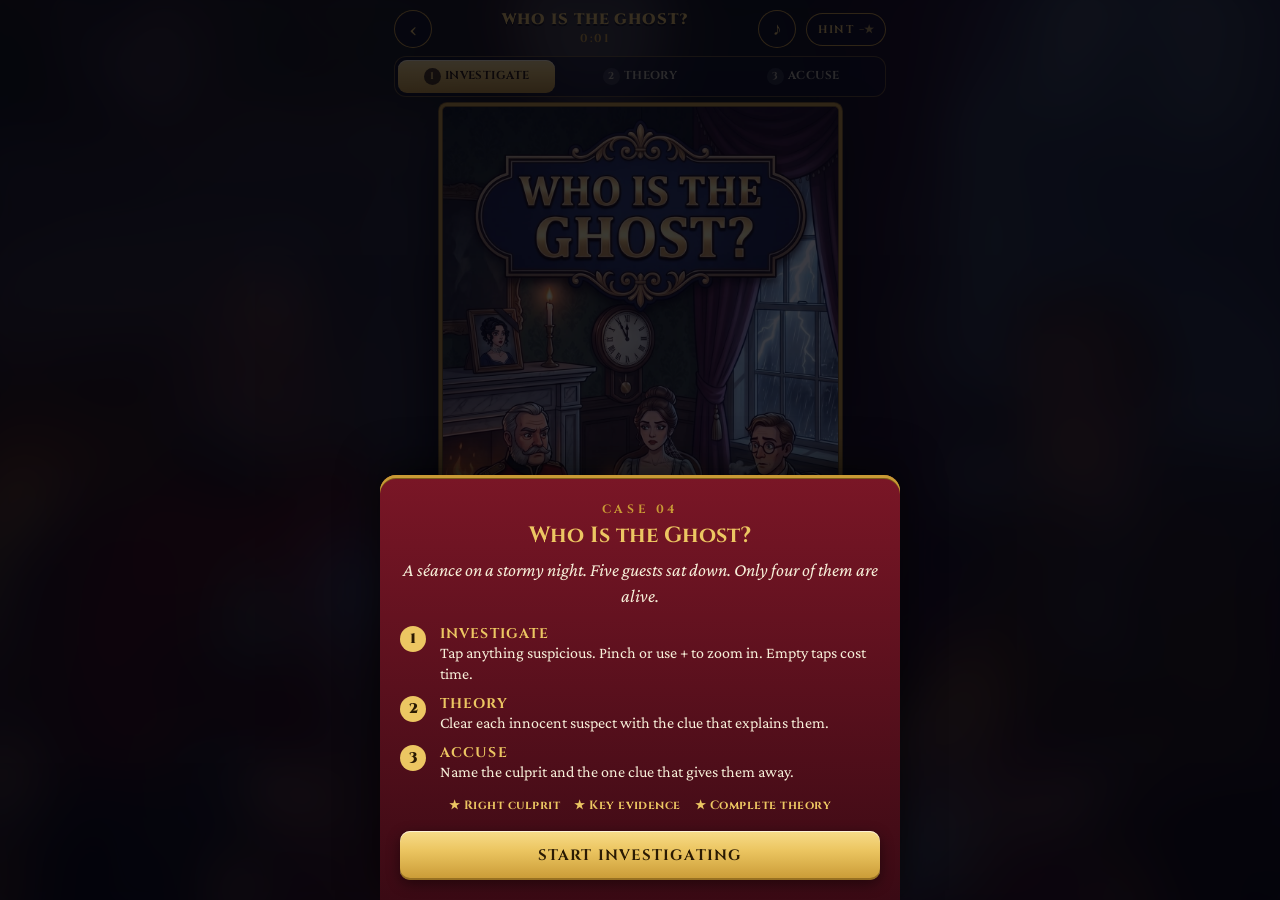
==== play/index.html @ f2d77762 "Update Looped Mysteries answers page and game Co-Authored-By: Claude Opus 5.5 <noreply@anthropic.com" ====
<!doctype html>
<html lang="en">
  <head>
    <meta charset="UTF-8" />
    <meta name="viewport" content="width=device-width, initial-scale=1, viewport-fit=cover, user-scalable=no" />
    <meta name="theme-color" content="#090b1c" />
    <title>Looped Mysteries</title>
    <link rel="preconnect" href="https://fonts.googleapis.com" />
    <link rel="preconnect" href="https://fonts.gstatic.com" crossorigin />
    <link
      href="https://fonts.googleapis.com/css2?family=Cinzel:wght@600;700;900&family=Crimson+Pro:ital,wght@0,400;0,500;0,600;0,700;1,500&display=swap"
      rel="stylesheet"
    />
    <script type="module" crossorigin src="./assets/index-Cv71GtyS.js"></script>
    <link rel="stylesheet" crossorigin href="./assets/index-DZ-gpsk0.css">
  </head>
  <body>
    <div id="backdrop"></div>
    <div id="app"></div>
    <!-- Gumroad's overlay checkout: buy links open a payment window over the game instead of a new tab. -->
    <script src="https://gumroad.com/js/gumroad.js" async></script>
  </body>
</html>
---- play/assets/index-DZ-gpsk0.css ----
:root{--ink: #090b1c;--night: #10163a;--velvet: #7a1626;--velvet-deep: #3a0a14;--gold: #ecc662;--gold-mid: #c99a35;--gold-deep: #7d5a1a;--parchment: #f3e7c8;--parchment-edge: #dcc594;--ink-text: #2c1d0d;--ink-soft: #6b5433;--blood: #b01f2e;--good: #2f8f5b;--text: #f6eed8;--muted: #b9b39a;--display: "Cinzel", Georgia, serif;--body: "Crimson Pro", Georgia, serif;--frame: 0 0 0 1px var(--gold-deep), 0 0 0 4px var(--gold-mid), 0 0 0 5px var(--gold-deep)}*{box-sizing:border-box;-webkit-tap-highlight-color:transparent}html,body{margin:0;height:100%;background:var(--ink);color:var(--text);font-family:var(--body);font-size:17px;overscroll-behavior:none}#backdrop{position:fixed;inset:-40px;background:radial-gradient(90% 60% at 50% 0%,#26306e 0%,var(--ink) 75%);background-size:cover;background-position:center;z-index:0}#backdrop.scene{filter:blur(28px) brightness(.32) saturate(1.2)}#app{position:relative;z-index:1;height:100dvh;max-width:520px;margin:0 auto;display:flex;flex-direction:column}button{font:inherit;color:inherit;cursor:pointer;border:0;background:none;padding:0}.btn{position:relative;padding:14px 20px;border-radius:10px;background:linear-gradient(180deg,#f7dc8a 0%,var(--gold) 38%,var(--gold-mid) 100%);box-shadow:inset 0 1px #ffffffa6,inset 0 -2px #5a3c0a73,0 4px 14px #00000073;color:#2a1a03;font-family:var(--display);font-weight:700;font-size:15px;letter-spacing:.08em;text-transform:uppercase;transition:transform .08s}.btn:active:not(:disabled){transform:translateY(2px)}.btn:disabled{filter:grayscale(.7) brightness(.6);cursor:default}.btn.ghost{background:#090b1c8c;box-shadow:inset 0 0 0 1px var(--gold-mid);color:var(--gold)}.btn.small{padding:8px 12px;font-size:11px;border-radius:8px}.btn.wide{width:100%}.crop{background-repeat:no-repeat;background-color:var(--night)}.portrait{position:relative;width:100%;aspect-ratio:1 / 1.15;border-radius:6px;box-shadow:var(--frame),0 6px 14px #00000080}.home{flex:1;overflow-y:auto;padding:30px 18px 34px}.brand{text-align:center;margin-bottom:26px}.brand .kicker{font-family:var(--display);font-size:12px;letter-spacing:.5em;color:var(--gold-mid);padding-left:.5em}.brand h1{margin:2px 0 0;font-family:var(--display);font-weight:900;font-size:40px;line-height:1.05;background:linear-gradient(180deg,#fbe9a8 10%,var(--gold) 50%,var(--gold-mid) 90%);-webkit-background-clip:text;background-clip:text;color:transparent;filter:drop-shadow(0 2px 0 rgba(0,0,0,.6))}.stars{font-size:16px;letter-spacing:3px;color:var(--gold)}.stars .off{color:#fff3}.case-grid{display:grid;grid-template-columns:1fr 1fr;gap:26px 18px;align-items:start}.case-card{display:block;width:100%;text-align:left}.case-card .art{aspect-ratio:4 / 5;margin-bottom:12px;border-radius:6px;background-size:cover;background-position:top center;box-shadow:var(--frame),0 12px 26px #0000008c;transition:transform .12s}.case-card:active .art{transform:scale(.97)}.case-no{font-family:var(--display);font-weight:700;font-size:11px;letter-spacing:.24em;color:var(--gold-mid)}.case-title{margin:3px 0 5px;font-family:var(--display);font-weight:700;font-size:15px;line-height:1.2;color:var(--text)}.case-status{font-style:italic;font-size:15px;color:var(--muted)}.case-card.locked .art{filter:grayscale(1) brightness(.45);box-shadow:0 0 0 1px var(--gold-deep),0 12px 26px #0000008c}.case-card.locked .case-no,.case-card.locked .case-title{opacity:.6}.home-note{margin:30px 0 0;text-align:center;font-style:italic;font-size:15px;color:var(--muted)}.home-count{margin:-14px 0 24px;text-align:center;font-style:italic;font-size:16px;color:var(--muted)}.home-note a,.reveal .home-note a{color:var(--gold)}.topbar{display:flex;align-items:center;gap:10px;padding:10px 14px 6px}.topbar .back{flex:none;width:38px;height:38px;border-radius:50%;background:#090b1c99;box-shadow:inset 0 0 0 1px var(--gold-mid);color:var(--gold);font-size:22px;line-height:1}.heading{flex:1;min-width:0}.case-name{text-align:center;text-wrap:balance;font-family:var(--display);font-weight:900;font-size:15px;line-height:1.1;letter-spacing:.06em;text-transform:uppercase;color:var(--gold);text-shadow:0 2px 0 rgba(0,0,0,.6)}.case-name small{display:block;margin-top:2px;font-size:11px;letter-spacing:.12em;color:var(--gold-mid)}.icon-btn{flex:none;width:38px;height:38px;border-radius:50%;background:#090b1c99;box-shadow:inset 0 0 0 1px var(--gold-mid);font-size:18px;color:var(--gold)}.icon-btn.off{opacity:.45;text-decoration:line-through}.hint-btn{flex:none;min-width:38px;padding:9px 12px;border-radius:999px;background:#090b1c99;box-shadow:inset 0 0 0 1px var(--gold-mid);font-family:var(--display);font-weight:700;font-size:11px;letter-spacing:.14em;color:var(--gold)}.hint-btn span{letter-spacing:0;opacity:.75}.hint-btn[hidden]{display:none}.tabs{display:flex;gap:6px;margin:2px 14px 4px;padding:4px;border-radius:12px;background:#090b1c8c;box-shadow:inset 0 0 0 1px #c99a3573}.tab{flex:1;padding:8px 2px;border-radius:9px;white-space:nowrap;font-family:var(--display);font-weight:700;font-size:11.5px;letter-spacing:.04em;text-transform:uppercase;color:var(--muted)}.tab b{display:inline-block;width:17px;height:17px;margin-right:4px;border-radius:50%;background:#ffffff1f;font-size:10px;line-height:17px;letter-spacing:0}.tab.active{background:linear-gradient(180deg,#f7dc8a 0%,var(--gold) 38%,var(--gold-mid) 100%);box-shadow:inset 0 1px #fff9;color:#2a1a03}.tab.active b{background:#2a1a03d9;color:var(--gold)}.case-body,.view{flex:1;min-height:0;display:flex;flex-direction:column}.view[hidden]{display:none}.list-view{overflow-y:auto;padding:10px 14px calc(18px + env(safe-area-inset-bottom));gap:10px}.view-title{margin:6px 0 0;text-align:center;font-family:var(--display);font-weight:700;font-size:19px;color:var(--gold)}.view-sub{margin:0 0 4px;text-align:center;font-style:italic;font-size:16px;line-height:1.3;color:var(--muted)}.stage{position:relative;flex:1;min-height:0;margin:6px 14px;display:flex;align-items:center;justify-content:center}.poster-wrap{position:relative}.poster{position:relative;overflow:hidden;border-radius:4px;box-shadow:var(--frame),0 16px 44px #000000b3;touch-action:none;user-select:none;-webkit-user-select:none;cursor:crosshair}.poster.zoomed{cursor:grab}.layer{position:absolute;inset:0;transform-origin:0 0}.layer.animate{transition:transform .45s cubic-bezier(.2,.8,.2,1)}.poster img{display:block;width:100%;height:100%;pointer-events:none;-webkit-user-drag:none}.zoom-bar{position:absolute;right:8px;bottom:8px;display:flex;flex-direction:column;gap:6px}.zoom-btn{width:36px;height:36px;border-radius:50%;background:#090b1cc7;box-shadow:inset 0 0 0 1px var(--gold-mid),0 3px 10px #00000080;color:var(--gold);font-size:22px;line-height:1}.zoom-btn:disabled{opacity:.35}.spark{position:absolute;width:calc(9px * var(--inv, 1));height:calc(9px * var(--inv, 1));margin:calc(-4.5px * var(--inv, 1)) 0 0 calc(-4.5px * var(--inv, 1));border-radius:50%;background:radial-gradient(circle,#fff 0%,var(--gold) 55%,transparent 70%);box-shadow:0 0 10px var(--gold);animation:spark .65s ease-out forwards;pointer-events:none}.found-mark{position:absolute;aspect-ratio:1;transform:translate(-50%,-50%);border-radius:50%;border:calc(2px * var(--inv, 1)) solid var(--gold);box-shadow:0 0 10px #ecc662cc,inset 0 0 8px #ecc66266;animation:pop-centered .35s cubic-bezier(.3,1.6,.6,1);pointer-events:none}.ripple{position:absolute;width:calc(46px * var(--inv, 1));height:calc(46px * var(--inv, 1));margin:calc(-23px * var(--inv, 1)) 0 0 calc(-23px * var(--inv, 1));border-radius:50%;border:calc(2px * var(--inv, 1)) solid rgba(255,255,255,.75);animation:ripple .45s ease-out forwards;pointer-events:none}.float{position:absolute;transform:translate(-50%,-100%) scale(var(--inv, 1));font-family:var(--display);font-weight:700;font-size:14px;color:#ffb3ba;text-shadow:0 1px 3px #000,0 0 8px #000;animation:float-up .8s ease-out forwards;pointer-events:none}.name-tag{position:absolute;transform:translate(-50%,-50%) scale(var(--inv, 1));padding:4px 10px;border-radius:999px;background:#090b1cd9;box-shadow:inset 0 0 0 1px var(--gold-mid);white-space:nowrap;font-weight:600;font-size:15px;color:var(--text);animation:fade-in .2s ease-out;pointer-events:none}.name-tag b{font-family:var(--display);color:var(--gold)}.debug-spot{position:absolute;border-radius:50%;aspect-ratio:1;border:2px dashed #3cf;background:#33ccff26;transform:translate(-50%,-50%);pointer-events:none}.debug-spot.person{border-color:#f6c;background:#ff66cc14}.debug-spot span{position:absolute;left:50%;top:50%;transform:translate(-50%,-50%);font:700 10px/1 system-ui,sans-serif;color:#fff;text-shadow:0 0 3px #000,0 0 3px #000}.hint-pulse{position:absolute;aspect-ratio:1;transform:translate(-50%,-50%);border-radius:50%;border:calc(3px * var(--inv, 1)) solid var(--gold);box-shadow:0 0 22px var(--gold),inset 0 0 14px var(--gold);animation:hint-ring .9s ease-in-out 4 forwards;pointer-events:none}.paper{background:linear-gradient(180deg,var(--parchment) 0%,#ead9b0 100%);box-shadow:inset 0 0 0 1px var(--parchment-edge),inset 0 0 24px #8c642847,0 8px 22px #00000080;color:var(--ink-text);border-radius:6px}.dock{display:flex;align-items:center;gap:10px;margin:4px 14px calc(12px + env(safe-area-inset-bottom));padding:8px 10px}.counter{flex:none;text-align:center;line-height:1;font-family:var(--display);font-weight:700;color:var(--velvet)}.counter small{display:block;margin-bottom:3px;font-size:9px;letter-spacing:.18em;color:var(--ink-soft)}.counter b{font-size:22px}.counter span{font-size:13px;color:var(--ink-soft)}.strip{flex:1;min-width:0;display:flex;gap:6px;overflow-x:auto;scrollbar-width:none;padding:3px 2px}.strip::-webkit-scrollbar{display:none}.thumb{flex:none;width:40px;aspect-ratio:1;border-radius:5px;box-shadow:0 0 0 2px var(--gold-mid),0 0 0 3px var(--gold-deep);cursor:pointer}.thumb.new{animation:pop .4s cubic-bezier(.3,1.6,.6,1)}.thumb.empty{display:grid;place-items:center;background:#7d5a1a1f;box-shadow:inset 0 0 0 1.5px #7d5a1a73;font-family:var(--display);font-weight:700;font-size:15px;color:#6b543399;cursor:default}.evidence{position:absolute;left:4px;right:4px;bottom:4px;z-index:3;display:flex;align-items:center;gap:14px;padding:12px 14px;text-align:left;animation:rise .25s ease-out;cursor:pointer}.evidence .thumb,.proof .thumb{width:76px;border-radius:6px}.evidence-kicker{font-family:var(--display);font-weight:700;font-size:10px;letter-spacing:.16em;text-transform:uppercase;color:var(--gold-deep)}.evidence-name{margin:2px 0 3px;font-family:var(--display);font-weight:700;font-size:17px;line-height:1.15;color:var(--velvet)}.evidence-note{font-size:16.5px;line-height:1.25}.toast{position:absolute;left:50%;top:12px;z-index:3;transform:translate(-50%);padding:8px 14px;border-radius:999px;background:#090b1ce6;box-shadow:inset 0 0 0 1px var(--gold-mid);white-space:nowrap;font-size:15px;color:var(--gold);animation:fade-in .2s ease-out;pointer-events:none}.suspect-row{display:flex;gap:12px;padding:10px 12px;align-items:flex-start}.suspect-row .who{flex:none;width:58px}.suspect-row.suspicious{box-shadow:inset 0 0 0 2px var(--blood),inset 0 0 24px #b01f2e2e,0 8px 22px #00000080}.suspect-row.cleared .who{filter:grayscale(.8) brightness(.85)}.suspect-main{flex:1;min-width:0}.suspect-name{font-family:var(--display);font-weight:700;font-size:16px;color:var(--ink-text)}.ruled-out{font-style:italic;font-size:14.5px;color:var(--good)}.marks{display:flex;gap:6px;margin:7px 0 6px}.mark{flex:1;padding:6px 4px;border-radius:7px;box-shadow:inset 0 0 0 1.5px var(--parchment-edge);background:#fff6;font-family:var(--display);font-weight:700;font-size:11px;letter-spacing:.08em;text-transform:uppercase;color:var(--ink-soft)}.mark.suspicious.on{background:var(--blood);box-shadow:none;color:#fff}.mark.cleared.on{background:var(--good);box-shadow:none;color:#fff}.chips{display:flex;flex-wrap:wrap;gap:5px}.chip{padding:3px 9px;border-radius:999px;background:#7a16261a;box-shadow:inset 0 0 0 1px #7a162659;font-size:14.5px;font-weight:600;color:var(--velvet)}.chip span{margin-left:3px;opacity:.6}.chip.add{background:none;box-shadow:inset 0 0 0 1px dashed;border:1px dashed rgba(107,84,51,.6);color:var(--ink-soft)}.innocent{margin:3px 0 0;font-size:16px;line-height:1.3}.step-label{margin-top:6px;font-family:var(--display);font-weight:700;font-size:12px;letter-spacing:.18em;text-transform:uppercase;color:var(--gold-mid)}.lineup{display:grid;grid-template-columns:repeat(5,1fr);gap:8px}.pick{position:relative;padding:4px 3px 6px;border-radius:8px;text-align:center;transition:transform .1s}.pick .portrait{box-shadow:0 0 0 2px var(--gold-mid),0 0 0 3px var(--gold-deep),0 4px 10px #00000080}.pick.on{background:#ecc6622e;box-shadow:inset 0 0 0 2px var(--gold);transform:translateY(-3px)}.pick.on .portrait{box-shadow:0 0 0 2px var(--gold),0 0 16px var(--gold)}.pick.out{opacity:.35;filter:grayscale(1)}.pick-name{margin-top:6px;font-size:13px;font-weight:600;line-height:1.05;color:var(--text)}.badge{position:absolute;top:-2px;right:-2px;width:20px;height:20px;border-radius:50%;font-size:12px;font-weight:700;line-height:20px;color:#fff;box-shadow:0 0 0 2px var(--ink)}.badge.suspicious{background:var(--blood)}.badge.cleared{background:var(--good)}.portrait .letter{position:absolute;left:3px;bottom:2px;font-family:var(--display);font-weight:900;font-size:14px;color:#fff;text-shadow:0 1px 3px #000,0 0 6px #000}.clue-list{display:grid;gap:7px}.clue-row{display:flex;align-items:center;gap:12px;padding:7px 10px;border-radius:7px;text-align:left;font-size:15.5px;line-height:1.2}.clue-row:not(.paper){background:#ffffff73;box-shadow:inset 0 0 0 1px var(--parchment-edge);color:var(--ink-text)}.clue-row b{display:block;font-family:var(--display);font-size:14px;color:var(--velvet)}.clue-row .thumb{width:46px}.clue-row.on{box-shadow:inset 0 0 0 3px var(--gold-mid),0 0 14px #ecc66299;background:linear-gradient(180deg,#fff6d8,#f2dd9f)}.clue-grid{display:grid;grid-template-columns:repeat(4,1fr);gap:10px 8px}.clue-tile{position:relative;text-align:center;font-size:14px;font-weight:600;line-height:1.1;color:var(--text)}.clue-tile .thumb{width:100%;margin-bottom:5px}.clue-tile.on .thumb{transform:translateY(-3px);box-shadow:0 0 0 3px var(--gold),0 0 22px 3px var(--gold)}.clue-tile.on{color:var(--gold)}.clue-tile.on:after{content:"✓";position:absolute;top:-6px;right:-4px;width:22px;height:22px;border-radius:50%;background:var(--gold);box-shadow:0 0 0 2px var(--ink);font-size:13px;font-weight:700;line-height:22px;color:#2a1a03}.empty-note{margin:0;padding:12px 14px;text-align:center;font-style:italic}.accuse-btn{position:sticky;bottom:0;margin-top:6px;background:linear-gradient(180deg,#d8434f 0%,var(--blood) 45%,#7a1220 100%);color:#fff3e0}.votes{margin:4px 0 18px;padding:12px 14px;border-radius:10px;background:#090b1c66;box-shadow:inset 0 0 0 1px #c99a3580;text-align:left}.votes-title{text-align:center;font-family:var(--display);font-weight:700;font-size:15px;color:var(--gold)}.votes-sub,.votes-foot{margin:2px 0 8px;text-align:center;font-style:italic;font-size:14px;color:#e7c9b0}.votes-foot{margin:8px 0 0;opacity:.8}.vote-row{display:flex;align-items:center;gap:10px;margin-top:6px}.vote-letter{width:16px;font-family:var(--display);font-size:15px;color:var(--text)}.vote-bar{flex:1;height:14px;border-radius:7px;background:#ffffff1a;overflow:hidden}.vote-fill{width:0;height:100%;border-radius:7px;background:#d9cba8;transition:width .9s cubic-bezier(.2,.8,.2,1)}.vote-row.right .vote-fill{background:linear-gradient(90deg,var(--gold-mid),var(--gold));box-shadow:0 0 10px #ecc66299}.vote-row.right .vote-letter{color:var(--gold)}.vote-pct{width:82px;white-space:nowrap;font-weight:700;font-size:15px}.vote-pct i{margin-left:2px;padding:0 5px;border-radius:4px;background:var(--gold);color:#2a1a03;font-style:normal;font-size:11px;font-family:var(--display)}.reveal{flex:1;overflow-y:auto;display:flex;flex-direction:column;gap:10px;padding:26px 16px calc(28px + env(safe-area-inset-bottom))}.reveal-head{text-align:center}.reveal-head .kicker{font-family:var(--display);font-size:12px;letter-spacing:.4em;color:var(--gold-mid)}.reveal-head h1{margin:4px 0 0;font-family:var(--display);font-weight:900;font-size:24px;line-height:1.15;color:var(--gold)}.reveal-head h2{margin:10px 0 0;font-family:var(--display);font-size:19px}.reveal .caught{width:96px;margin:16px auto 0}.reveal-answer{margin:4px 0;font-size:19px;line-height:1.4;text-align:center}.proof{display:flex;align-items:center;gap:14px;padding:10px 12px}.reveal-stars{margin:10px 0 4px;text-align:center;font-size:26px;letter-spacing:4px;color:var(--gold)}.reveal-stars .off{color:#fff3}.reveal-stars .time{display:block;font-size:15px;letter-spacing:0;color:var(--muted)}.sheet-backdrop{position:fixed;inset:0;z-index:10;display:flex;align-items:flex-end;justify-content:center;background:#04050ec7}.sheet{width:100%;max-width:520px;max-height:90dvh;overflow-y:auto;padding:26px 20px calc(20px + env(safe-area-inset-bottom));border-radius:16px 16px 0 0;background:linear-gradient(180deg,var(--velvet) 0%,var(--velvet-deep) 100%);box-shadow:inset 0 3px 0 var(--gold-mid),inset 0 4px 0 var(--gold-deep),0 -10px 40px #0009;text-align:center;animation:rise .28s ease-out}.stamp{display:inline-block;padding:4px 14px;border:3px double currentColor;border-radius:6px;transform:rotate(-5deg);font-family:var(--display);font-weight:900;font-size:22px;letter-spacing:.14em;color:var(--gold);animation:stamp .4s .15s cubic-bezier(.3,1.5,.6,1) backwards}.stamp.bad{color:#ff8d98}.sheet h2{margin:16px 0 6px;font-family:var(--display);font-weight:700;font-size:22px;line-height:1.2}.sheet .big-stars{font-size:36px;letter-spacing:8px;padding-left:8px;color:var(--gold);text-shadow:0 0 16px rgba(236,198,98,.5)}.sheet .big-stars .star{display:inline-block;animation:star-in .45s cubic-bezier(.3,1.7,.5,1) backwards}.sheet .big-stars .off{color:#ffffff2e;text-shadow:none}.confetti{position:absolute;top:-12px;width:8px;height:14px;background:var(--gold);opacity:.9;animation:fall linear forwards;pointer-events:none}.confetti:nth-child(3n){background:#fff3c4;width:6px}.confetti:nth-child(3n+1){background:var(--velvet)}.sheet .solution{margin:12px 0;font-size:18px;line-height:1.4}.sheet .sub{margin:0 0 18px;font-size:15px;color:#e7c9b0;opacity:.85}.sheet .caught{width:92px;margin:16px auto 0}.row{display:flex;gap:12px}.row .btn{flex:1}@keyframes pop{0%{transform:scale(.2);opacity:0}}@keyframes rise{0%{transform:translateY(26px);opacity:0}}@keyframes stamp{0%{transform:rotate(-5deg) scale(2.6);opacity:0}}@keyframes ripple{0%{transform:scale(.3);opacity:.9}to{transform:scale(1.2);opacity:0}}@keyframes spark{to{transform:translate(var(--dx),var(--dy)) scale(.2);opacity:0}}@keyframes slam{0%{transform:translate(-50%,-50%) rotate(-12deg) scale(3);opacity:0}}@keyframes star-in{0%{transform:scale(0) rotate(-140deg);opacity:0}}@keyframes fall{to{transform:translateY(105dvh) rotate(var(--spin))}}@keyframes shake{25%{transform:translate(-6px)}75%{transform:translate(6px)}}@keyframes hint{0%,to{transform:scale(.7);opacity:0}50%{transform:scale(1.1);opacity:1}}@keyframes float-up{to{margin-top:-34px;opacity:0}}@keyframes fade-in{0%{opacity:0}}.sheet .sheet-text{margin:10px 0 6px;font-size:18px;line-height:1.4}.sheet.bad{background:linear-gradient(180deg,#2a2f4f,#12152e)}.sheet.bad .caught .portrait{filter:grayscale(.6)}.sheet.picker{text-align:left;background:linear-gradient(180deg,#1c2350 0%,var(--ink) 100%)}.sheet.picker h2{margin:0 0 12px;text-align:center}.sheet.picker .clue-list{margin-bottom:16px}.sheet-backdrop .confetti{z-index:11}@keyframes pop-centered{0%{transform:translate(-50%,-50%) scale(.2);opacity:0}}@keyframes hint-ring{0%,to{transform:translate(-50%,-50%) scale(.7);opacity:0}50%{transform:translate(-50%,-50%) scale(1.1);opacity:1}}.suspect-row.locked{opacity:.7}.star-goals{display:flex;justify-content:center;flex-wrap:wrap;gap:6px 14px;font-family:var(--display);font-weight:700;font-size:12px;letter-spacing:.04em;color:var(--gold)}.theory-note{align-self:center;padding:6px 12px;border-radius:999px;background:#b01f2e40;box-shadow:inset 0 0 0 1px #ff8d9880;font-style:italic;font-size:15px;color:#ffd3d8}.report{list-style:none;margin:12px auto 8px;padding:0;max-width:340px;text-align:left;font-size:16.5px;line-height:1.3}.report li{display:flex;gap:10px;margin:6px 0}.report b{flex:none;width:18px;color:var(--gold)}.report .miss{color:#e7c9b0}.report .miss b{color:#ffffff59}.report .cost{padding-left:28px;font-style:italic;color:#e7c9b0}.verdict-tag{display:inline-block;margin-left:4px;padding:1px 7px;border-radius:999px;vertical-align:2px;font-family:var(--body);font-size:13px;font-weight:700;color:#fff}.verdict-tag.ok{background:var(--good)}.verdict-tag.miss{background:#6b5433b3}.alibi{display:flex;align-items:center;gap:10px;margin-top:8px;font-size:15px;color:var(--ink-soft)}.alibi .thumb{width:38px}.alibi b{color:var(--velvet)}.sheet.intro{text-align:center}.intro-kicker{font-family:var(--display);font-weight:700;font-size:12px;letter-spacing:.3em;color:var(--gold-mid)}.sheet.intro h2{margin:6px 0 8px;color:var(--gold)}.intro-text{margin:0 0 16px;font-style:italic;font-size:18.5px;line-height:1.4}.howto{counter-reset:step;list-style:none;margin:0 0 14px;padding:0;text-align:left}.howto li{position:relative;margin:0 0 10px;padding-left:40px;font-size:16px;line-height:1.3}.howto li:before{counter-increment:step;content:counter(step);position:absolute;left:0;top:1px;width:26px;height:26px;border-radius:50%;background:var(--gold);font-family:var(--display);font-weight:900;font-size:14px;line-height:26px;text-align:center;color:#2a1a03}.howto b{display:block;font-family:var(--display);font-size:14px;letter-spacing:.08em;text-transform:uppercase;color:var(--gold)}.sheet.intro .star-goals{margin-bottom:18px}.case-status .guess{display:block;margin-top:2px;font-style:normal;font-weight:600;color:var(--gold)}a.case-card{text-decoration:none}.reveal-links{display:flex;justify-content:center;gap:26px}.reveal-links button{font-size:16px;color:var(--gold);text-decoration:underline;text-underline-offset:3px}.sheet .speed{margin:-8px 0 16px;font-size:16.5px;color:#f3dfb8}.sheet .speed:empty{display:none}.sheet .speed b{font-family:var(--display);font-size:18px;color:var(--gold)}.pass-banner{display:grid;grid-template-columns:1fr auto;align-items:center;width:100%;margin:0 0 24px;padding:12px 16px;border-radius:10px;background:linear-gradient(180deg,var(--velvet) 0%,var(--velvet-deep) 100%);box-shadow:var(--frame),0 10px 24px #00000080;text-align:left}.pass-banner small{grid-column:1;font-family:var(--display);font-weight:700;font-size:10.5px;letter-spacing:.18em;color:var(--gold)}.pass-banner b{grid-column:1;font-family:var(--display);font-size:15.5px;line-height:1.2;color:var(--text)}.pass-banner span{grid-column:2;grid-row:1 / span 2;font-size:28px;color:var(--gold)}.reveal .pass-banner{margin:4px 0 6px}.exclusive-badge{position:relative;top:8px;left:8px;display:inline-block;padding:3px 8px;border-radius:999px;background:var(--velvet);box-shadow:inset 0 0 0 1px var(--gold-mid);font-family:var(--display);font-weight:700;font-size:10px;letter-spacing:.1em;text-transform:uppercase;color:var(--gold)}.case-card.upcoming .art{display:grid;place-items:center;background:radial-gradient(circle at 50% 40%,#3a0f1c 0%,var(--ink) 75%)}.case-card.upcoming .art span{font-family:var(--display);font-weight:900;font-size:64px;color:var(--gold-deep);text-shadow:0 0 24px rgba(236,198,98,.25)}.case-card.upcoming .case-status{color:var(--gold)}.sheet.pass .offers{display:grid;gap:10px;margin:14px 0 6px}.offer{display:grid;grid-template-columns:1fr auto;gap:2px 10px;padding:12px 14px;border-radius:10px;background:#090b1c73;box-shadow:inset 0 0 0 1.5px var(--gold-mid);text-align:left;font-size:15.5px;line-height:1.3}.offer b{font-family:var(--display);font-size:17px;color:var(--gold)}.offer .price{font-family:var(--display);font-weight:700;font-size:15px;color:var(--text)}.offer span:last-child{grid-column:1 / -1;color:#e7c9b0}.offer.on{background:#ecc66229;box-shadow:inset 0 0 0 2.5px var(--gold),0 0 18px #ecc66259}.pass-thanks{min-height:22px;margin:6px 0 10px;font-style:italic;font-size:16px;color:#f3dfb8}.pass-thanks a{color:var(--gold)}.pass-sample{display:block;width:100%;margin:0 0 12px;padding:10px;border-radius:8px;background:#ecc6621a;font-size:16px;color:var(--text)}.pass-sample b{color:var(--gold)}.shop-card{display:grid;gap:2px;width:100%;margin:14px 0 6px;padding:14px 16px;border-radius:10px;background:linear-gradient(180deg,var(--night) 0%,var(--ink) 100%);box-shadow:var(--frame),0 10px 24px #00000080;color:var(--text);text-align:left;text-decoration:none}.shop-card small{font-family:var(--display);font-weight:700;font-size:10.5px;letter-spacing:.18em;color:var(--gold)}.shop-card b{font-family:var(--display);font-size:17px;line-height:1.2}.shop-text{font-size:15px;line-height:1.3;color:var(--muted)}.shop-price{justify-self:end;margin-top:4px;font-family:var(--display);font-weight:700;font-size:15px;color:var(--gold)}.sheet.pass .offer{margin:14px 0 12px}.club-join{display:block;text-align:center;text-decoration:none}.club-member-link{display:block;margin:10px auto 4px;font-size:15px;color:var(--gold);text-decoration:underline}.club-key{display:grid;grid-template-columns:1fr auto;gap:8px;margin:12px 0 4px}.club-key.hidden{display:none}.club-key input{min-width:0;padding:10px 12px;border:1.5px solid var(--gold-mid);border-radius:8px;background:#090b1c99;color:var(--text);font:15px var(--body)}.club-msg{min-height:20px;margin:6px 0 10px;font-style:italic;font-size:15px;color:#f3dfb8}.early-art{width:100%;aspect-ratio:16 / 9;margin:10px 0 8px;border-radius:8px;background-size:cover;background-position:center 30%;box-shadow:var(--frame);filter:saturate(.9)}.early-club{margin-top:8px;font-size:14px}button.shop-card{font:inherit;cursor:pointer}.case-clock{margin-top:2px;text-align:center;font-family:var(--display);font-weight:700;font-size:11.5px;letter-spacing:.12em;color:var(--gold-mid);font-variant-numeric:tabular-nums}.poster{cursor:url("data:image/svg+xml;utf8,<svg xmlns='http://www.w3.org/2000/svg' width='36' height='36' viewBox='0 0 36 36'><circle cx='14' cy='14' r='10' fill='rgba(255,240,200,0.18)' stroke='%23ecc662' stroke-width='3'/><circle cx='14' cy='14' r='10' fill='none' stroke='%237d5a1a' stroke-width='1'/><line x1='21.5' y1='21.5' x2='33' y2='33' stroke='%237d5a1a' stroke-width='6' stroke-linecap='round'/><line x1='21.5' y1='21.5' x2='33' y2='33' stroke='%23c99a35' stroke-width='3.5' stroke-linecap='round'/></svg>") 14 14,crosshair}.poster.zoomed:active{cursor:grabbing}.coach{position:absolute;left:50%;bottom:64px;z-index:4;display:grid;gap:2px;width:max-content;max-width:calc(100% - 32px);transform:translate(-50%);padding:10px 16px;border-radius:12px;background:#090b1ce0;box-shadow:inset 0 0 0 1.5px var(--gold-mid),0 8px 20px #00000080;text-align:center;font-size:14px;color:#e7c9b0;pointer-events:none;animation:coach-in .5s ease-out .6s both,coach-bob 2.4s ease-in-out 1.1s infinite}.coach b{font-family:var(--display);font-size:15px;letter-spacing:.04em;color:var(--gold)}.coach.done{pointer-events:auto;cursor:pointer;font:inherit;font-size:15px;color:var(--text);background:linear-gradient(180deg,var(--velvet) 0%,var(--velvet-deep) 100%);box-shadow:var(--frame),0 10px 24px #0000008c;animation:coach-in .4s ease-out both,coach-bob 2.4s ease-in-out .4s infinite}@keyframes coach-in{0%{opacity:0;transform:translate(-50%,12px)}to{opacity:1;transform:translate(-50%)}}@keyframes coach-bob{0%,to{transform:translate(-50%)}50%{transform:translate(-50%,-4px)}}.btn.small.ready{animation:ready-pulse 1.6s ease-in-out infinite}@keyframes ready-pulse{0%,to{box-shadow:0 0 #ecc6628c}50%{box-shadow:0 0 0 8px #ecc66200}}.report .bonus{color:var(--gold)}.bonus-mark{margin-left:6px;font-size:.85em}.who-letter{display:inline-block;min-width:1.2em;margin-right:2px;font-family:var(--display);font-weight:900;color:var(--gold)}.sheet .shop-card{margin:20px 0 18px}.paper .who-letter{color:var(--blood)}.name-tag.speaks{display:grid;gap:3px;width:max-content;max-width:230px;padding:8px 12px;border-radius:12px;white-space:normal;text-align:center;font-size:14px;z-index:4}.name-tag q{font-style:italic;font-weight:500;font-size:15px;line-height:1.25;color:#f3dfb8}.sheet.early{text-align:center}.sheet.early .countdown{color:var(--gold);font-variant-numeric:tabular-nums}.early-poster{position:relative;width:fit-content;max-width:100%;margin:10px auto}.early-poster img{display:block;max-width:100%;max-height:44vh;border-radius:8px;box-shadow:var(--frame),0 10px 26px #0009}.early-lock{position:absolute;right:8px;bottom:8px;display:grid;place-items:center;width:40px;height:40px;border-radius:50%;background:#090b1cd9;box-shadow:inset 0 0 0 1.5px var(--gold-mid);font-size:20px}.sheet.early h2{margin:4px 0 12px}.btn.early-buy{display:block;padding:16px;font-size:18px;text-align:center;text-decoration:none}.early-more{margin:12px 0 2px;font-size:15px;color:#e7c9b0}.early-more a{color:var(--gold)}.early-close{display:block;margin:8px auto 0;padding:6px 12px;font-size:15px;color:var(--muted)}.club-member-link.paste{margin-top:4px}.club-member-link.paste.hidden{display:none}.feature-card{display:grid;grid-template-columns:96px 1fr;gap:14px;align-items:center;width:100%;margin:0 0 20px;padding:12px;border-radius:12px;background:linear-gradient(180deg,var(--night) 0%,var(--ink) 100%);box-shadow:var(--frame),0 12px 28px #0000008c;text-align:left;font:inherit;color:var(--text);cursor:pointer}.feature-card .art{aspect-ratio:9 / 16;border-radius:6px;background-size:cover;background-position:center top;box-shadow:inset 0 0 0 1px var(--gold-deep)}.feature-text{display:grid;gap:4px}.feature-text small{font-family:var(--display);font-weight:700;font-size:10.5px;letter-spacing:.18em;color:var(--gold)}.feature-text b{font-family:var(--display);font-size:18px;line-height:1.15}.feature-text span{font-size:15px;line-height:1.3;color:#e7c9b0}.feature-text em{justify-self:start;margin-top:6px;padding:8px 12px;border-radius:8px;background:linear-gradient(180deg,#f7dc8a 0%,var(--gold) 45%,var(--gold-mid) 100%);font-style:normal;font-family:var(--display);font-weight:700;font-size:13px;letter-spacing:.05em;color:#1a1206}.vault{position:relative;margin:30px 0 24px;padding:16px 14px 14px;border-radius:14px;background:radial-gradient(120% 80% at 50% 0%,#ecc66229,#ecc66200 60%),linear-gradient(180deg,#2a0812 0%,var(--velvet-deep) 55%,#12040a 100%);box-shadow:var(--frame),0 14px 34px #0009;text-align:center;overflow:hidden}.vault:before{content:"";position:absolute;inset:0;background:linear-gradient(105deg,transparent 40%,rgba(255,236,170,.13) 50%,transparent 60%);transform:translate(-100%);animation:vault-glint 5s ease-in-out 1s infinite;pointer-events:none}@keyframes vault-glint{0%,60%{transform:translate(-100%)}to{transform:translate(100%)}}.vault-head{display:grid;gap:2px;margin-bottom:12px}.vault-head small{font-family:var(--display);font-weight:700;font-size:10.5px;letter-spacing:.2em;color:var(--gold)}.vault-head b{font-family:var(--display);font-weight:900;font-size:26px;letter-spacing:.04em;background:linear-gradient(180deg,#fbe9a8 10%,var(--gold) 50%,var(--gold-mid) 90%);-webkit-background-clip:text;background-clip:text;color:transparent;text-shadow:none}.vault-head span{font-size:15px;line-height:1.3;color:#e7c9b0}.vault-shelf{display:grid;grid-template-columns:repeat(2,1fr);gap:10px}.vault-tile{position:relative;display:grid;gap:6px;padding:0;font:inherit;color:var(--text);cursor:pointer}.vault-art{display:grid;place-items:center;aspect-ratio:9 / 13;border-radius:8px;background-size:cover;background-position:center 35%;box-shadow:var(--frame),0 8px 18px #0000008c}.vault-art{overflow:hidden}.vault-img{width:100%;height:100%;background-size:cover;background-position:center 35%}.vault:not(.open) .vault-img{filter:blur(5px) brightness(.55) saturate(1.2);transform:scale(1.08)}.vault-tile.soon .vault-art{background:radial-gradient(circle at 50% 40%,#3a0f1c 0%,var(--ink) 75%)}.vault-tile.soon .vault-art span{font-family:var(--display);font-weight:900;font-size:54px;color:var(--gold-deep);text-shadow:0 0 24px rgba(236,198,98,.3)}.vault-lock{position:absolute;top:38%;left:50%;display:grid;place-items:center;width:58px;height:58px;transform:translate(-50%,-50%);border-radius:50%;background:#090b1cbf;box-shadow:inset 0 0 0 2px var(--gold),0 0 26px #ecc6628c;font-size:26px;animation:lock-glow 2.6s ease-in-out infinite}@keyframes lock-glow{0%,to{box-shadow:inset 0 0 0 2px var(--gold),0 0 18px #ecc66259}50%{box-shadow:inset 0 0 0 2px var(--gold),0 0 32px #ecc662bf}}.vault-name{font-family:var(--display);font-weight:700;font-size:12px;letter-spacing:.12em;text-transform:uppercase;color:var(--gold)}.vault .stars{justify-content:center}.vault-btn{margin-top:14px;font-size:16px}.vault-foot{margin:8px 0 0;font-size:14px;font-style:italic;color:#e7c9b0}.early-pitch{margin:-4px 0 12px;font-size:15px;line-height:1.3;color:#e7c9b0}.pick-name .who-letter{display:block;margin:0 auto 1px}.suspect-name .verdict-tag{display:table;margin:4px 0 0}.row>.btn{white-space:nowrap;font-size:15px}
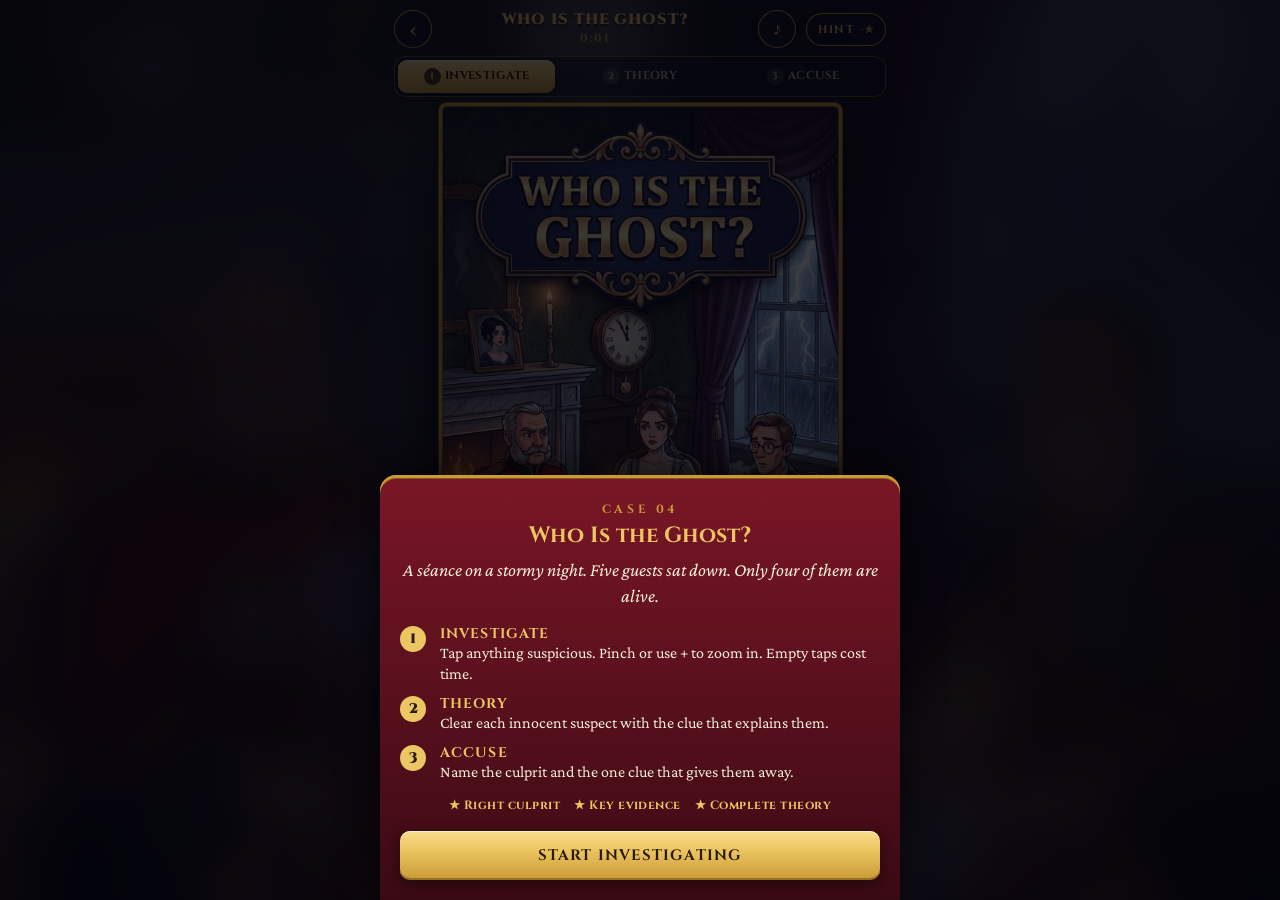
==== commit f30f21cd: "Update Looped Mysteries answers page and game Co-Authored-By: Claude Opus 5.5 <noreply@anthropic.com" ====
--- a/play/index.html
+++ b/play/index.html
@@ -5,6 +5,15 @@
     <meta name="viewport" content="width=device-width, initial-scale=1, viewport-fit=cover, user-scalable=no" />
     <meta name="theme-color" content="#090b1c" />
     <title>Looped Mysteries</title>
+    <meta property="og:type" content="website" />
+    <meta property="og:site_name" content="Looped Mysteries" />
+    <meta property="og:title" content="Looped Mysteries · Solve the cases" />
+    <meta property="og:description" content="Picture mysteries you solve on your phone. Find the clues, name the culprit. Free cases, a new one every week." />
+    <meta property="og:url" content="https://loopedmysteries.me/play/" />
+    <meta property="og:image" content="https://loopedmysteries.me/og.jpg" />
+    <meta property="og:image:width" content="1200" />
+    <meta property="og:image:height" content="1200" />
+    <meta name="twitter:card" content="summary_large_image" />
     <link rel="preconnect" href="https://fonts.googleapis.com" />
     <link rel="preconnect" href="https://fonts.gstatic.com" crossorigin />
     <link
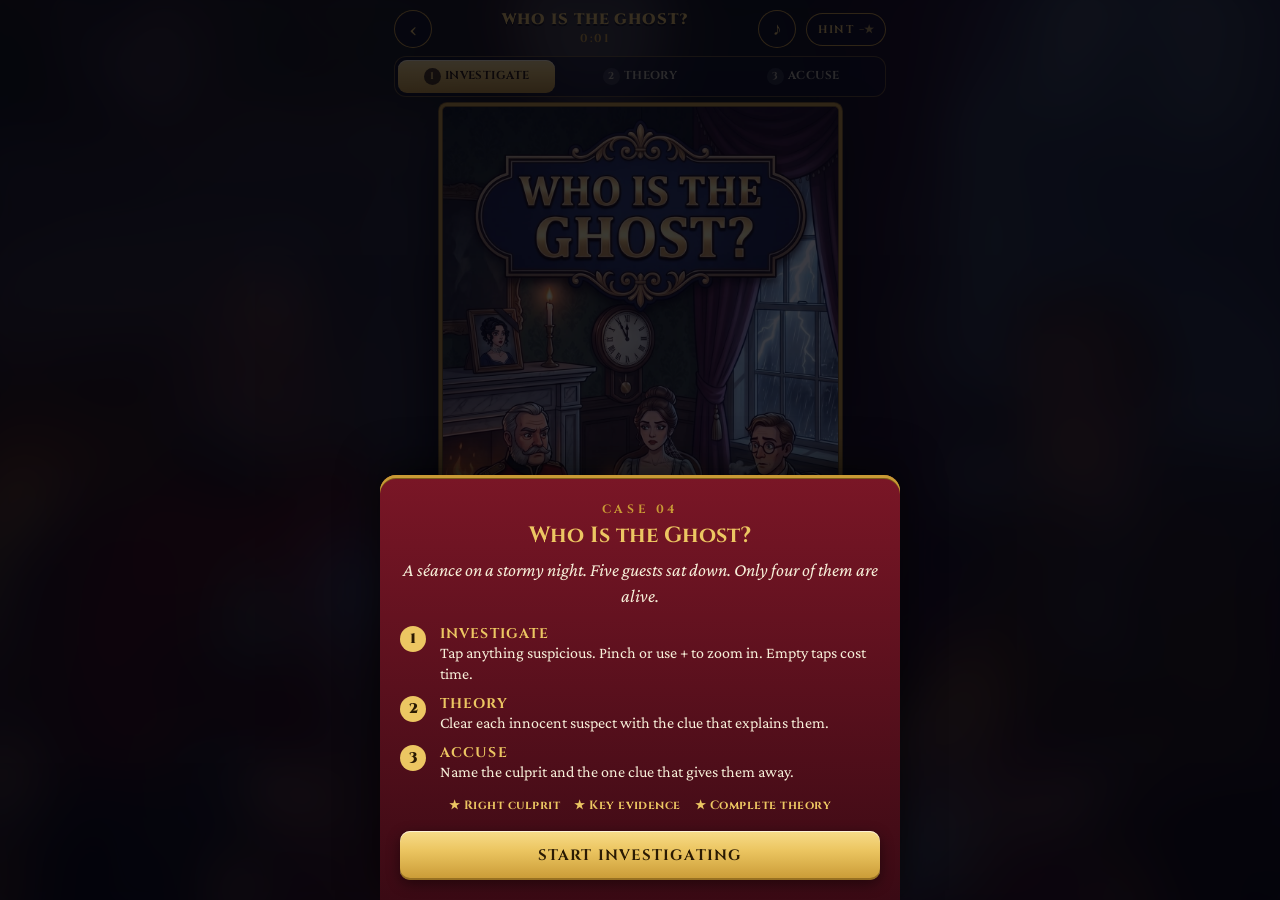
==== commit 3d3a5a9d: "Update Looped Mysteries answers page and game Co-Authored-By: Claude Opus 5.5 <noreply@anthropic.com" ====
--- a/play/index.html
+++ b/play/index.html
@@ -20,7 +20,7 @@
       href="https://fonts.googleapis.com/css2?family=Cinzel:wght@600;700;900&family=Crimson+Pro:ital,wght@0,400;0,500;0,600;0,700;1,500&display=swap"
       rel="stylesheet"
     />
-    <script type="module" crossorigin src="./assets/index-Cv71GtyS.js"></script>
+    <script type="module" crossorigin src="./assets/index-C0DqTzST.js"></script>
     <link rel="stylesheet" crossorigin href="./assets/index-DZ-gpsk0.css">
   </head>
   <body>
